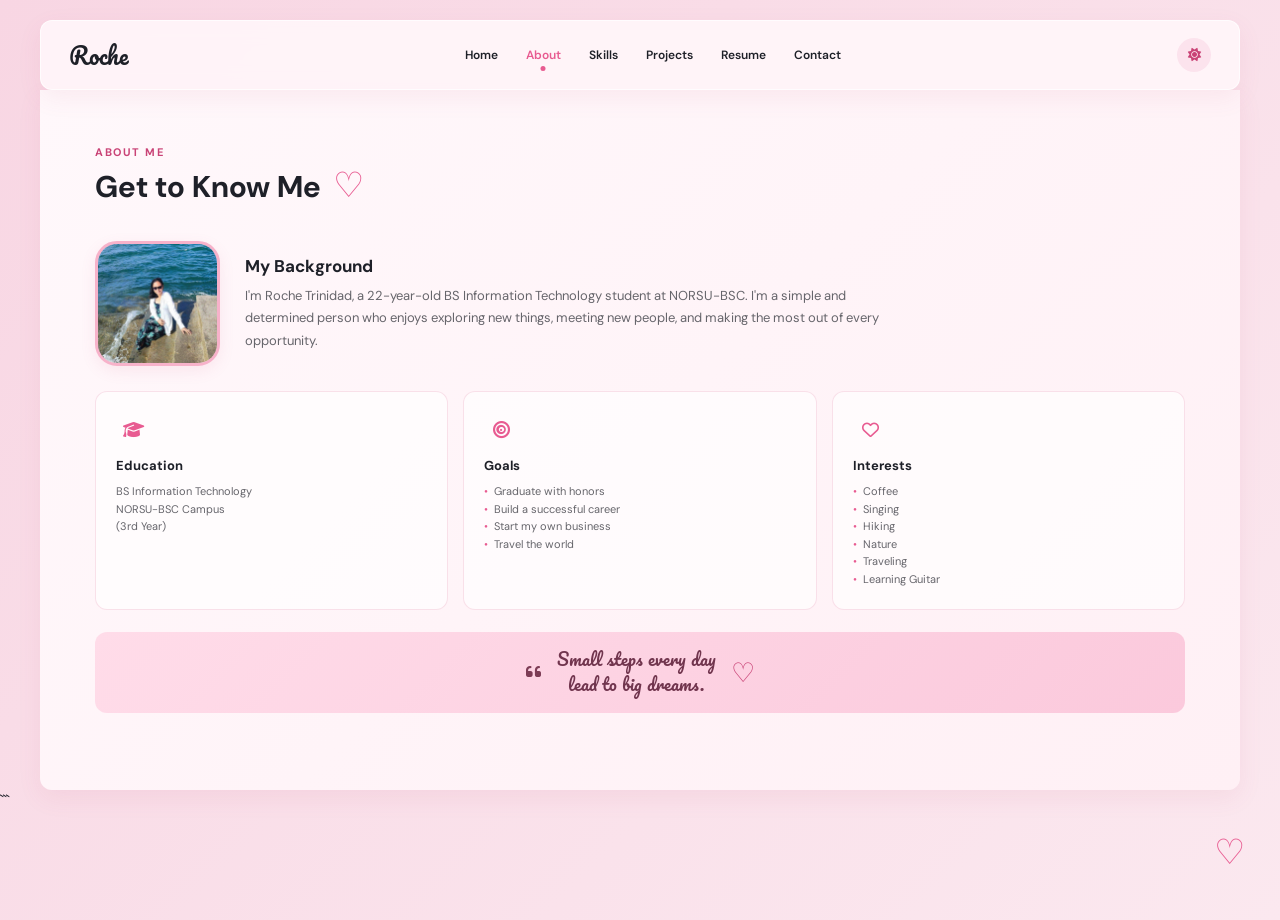
==== about.html @ b1cf3466 "Add files via upload" ====
<!DOCTYPE html>
<html lang="en">
<head>
    <meta charset="UTF-8">
    <meta name="viewport" content="width=device-width, initial-scale=1.0">

    <title>About | Roche Trinidad</title>

    <link rel="preconnect" href="https://fonts.googleapis.com">
    <link rel="preconnect" href="https://fonts.gstatic.com" crossorigin>

    <link href="https://fonts.googleapis.com/css2?family=DM+Sans:wght@400;500;600;700&family=Pacifico&display=swap" rel="stylesheet">

    <link rel="stylesheet"
          href="https://cdnjs.cloudflare.com/ajax/libs/font-awesome/6.5.2/css/all.min.css">

    <!-- Main CSS -->
    <link rel="stylesheet" href="style.css">
</head>

<body>

    <!-- ================= HEADER ================= -->

    <header class="header">

        <div class="logo">
            Roche
        </div>

        <nav class="navbar">
            <a href="index.html">Home</a>
            <a href="about.html" class="active">About</a>
            <a href="skills.html">Skills</a>
            <a href="projects.html">Projects</a>
            <a href="resume.html">Resume</a>
            <a href="contact.html">Contact</a>
        </nav>

        <button class="theme-btn" id="themeBtn" aria-label="Change theme">
            <i class="fa-solid fa-sun"></i>
        </button>

    </header>


    <!-- ================= ABOUT PAGE ================= -->

    <main class="page-container">

        

        <section class="page-heading">

            <p class="section-label">
                ABOUT ME
            </p>

            <h1>
                Get to Know Me
                <span class="heading-heart">♡</span>
            </h1>

        </section>


        <!-- ================= BACKGROUND ================= -->

        <section class="about-intro">

            <div class="about-photo">

                <img
                    src="img/nature.jpg"
                    alt="Roche exploring nature"
                >

            </div>


            <div class="about-text">

                <h2>
                    My Background
                </h2>

                <p>
                    I'm Roche Trinidad, a 22-year-old BS Information
                    Technology student at NORSU-BSC. I'm a simple and
                    determined person who enjoys exploring new things,
                    meeting new people, and making the most out of every
                    opportunity.
                </p>

            </div>

        </section>


        <!-- ================= INFORMATION CARDS ================= -->

        <section class="about-cards">


            <!-- EDUCATION -->

            <div class="about-card">

                <div class="card-icon">
                    <i class="fa-solid fa-graduation-cap"></i>
                </div>

                <h3>
                    Education
                </h3>

                <p>
                    BS Information Technology
                    <br>
                    NORSU-BSC Campus
                    <br>
                    (3rd Year)
                </p>

            </div>


            <!-- GOALS -->

            <div class="about-card">

                <div class="card-icon">
                    <i class="fa-solid fa-bullseye"></i>
                </div>

                <h3>
                    Goals
                </h3>

                <ul>
                    <li>Graduate with honors</li>
                    <li>Build a successful career</li>
                    <li>Start my own business</li>
                    <li>Travel the world</li>
                </ul>

            </div>


            <!-- INTERESTS -->

            <div class="about-card">

                <div class="card-icon">
                    <i class="fa-regular fa-heart"></i>
                </div>

                <h3>
                    Interests
                </h3>

                <ul>
                    <li>Coffee</li>
                    <li>Singing</li>
                    <li>Hiking</li>
                    <li>Nature</li>
                    <li>Traveling</li>
                    <li>Learning Guitar</li>
                </ul>

            </div>

        </section>


        <!-- ================= QUOTE ================= -->

        <section class="quote-box">

            <div class="quote-mark">
                <i class="fa-solid fa-quote-left"></i>
            </div>

            <p>
                Small steps every day
                <br>
                lead to big dreams.
            </p>

            <span class="quote-heart">
                ♡
            </span>

        </section>

    </main>


    <!-- ================= FOOTER DECORATION ================= -->

    <div class="page-decoration">
        <span>♡</span>
    </div>


    <!-- ================= JAVASCRIPT ================= -->

    <script src="script.js"></script>

</body>
</html>
```
---- style.css ----
@import url('https://fonts.googleapis.com/css2?family=DM+Sans:wght@400;500;600;700&family=Pacifico&display=swap');


/* =========================================================
   ROOT VARIABLES
   ========================================================= */

:root {
    --pink-main: #e85b91;
    --pink-dark: #c94376;
    --pink-light: #fce3ed;
    --pink-soft: #fff1f6;
    --pink-bg: #f9dce8;

    --text-dark: #1e2028;
    --text-gray: #66656b;
    --white: #ffffff;

    --border: rgba(221, 102, 145, 0.18);

    --shadow:
        0 8px 25px rgba(194, 76, 119, 0.08);

    --shadow-hover:
        0 12px 30px rgba(194, 76, 119, 0.15);

    --radius: 14px;

    --transition: 0.3s ease;
}


/* =========================================================
   DARK MODE VARIABLES
   ========================================================= */

body.dark-mode {
    --pink-light: #3b2530;
    --pink-soft: #241d21;
    --pink-bg: #171518;

    --text-dark: #f8f1f4;
    --text-gray: #c5b9be;

    --white: #211d20;

    --border: rgba(255, 154, 190, 0.15);

    background: #171518;
}


/* =========================================================
   RESET
   ========================================================= */

* {
    margin: 0;
    padding: 0;
    box-sizing: border-box;
}


html {
    scroll-behavior: smooth;
}


body {
    font-family: 'DM Sans', sans-serif;
    background: linear-gradient(
        135deg,
        #f8d6e3,
        #fbe8ef
    );

    color: var(--text-dark);

    min-height: 100vh;

    transition:
        background 0.3s ease,
        color 0.3s ease;
}


a {
    text-decoration: none;
    color: inherit;
}


button {
    font-family: inherit;
}


/* =========================================================
   HEADER
   ========================================================= */

.header {
    width: calc(100% - 40px);
    max-width: 1200px;

    margin: 20px auto 0;

    min-height: 70px;

    padding: 0 28px;

    display: flex;
    align-items: center;
    justify-content: space-between;

    background: rgba(255, 247, 250, 0.9);

    border: 1px solid rgba(255, 255, 255, 0.7);

    border-radius: 12px;

    box-shadow: var(--shadow);

    position: relative;
    z-index: 100;

    backdrop-filter: blur(10px);
}


body.dark-mode .header {
    background: rgba(35, 29, 33, 0.95);
}


/* =========================================================
   LOGO
   ========================================================= */

.logo {
    font-family: 'Pacifico', cursive;

    font-size: 23px;

    color: var(--text-dark);

    white-space: nowrap;
}


/* =========================================================
   NAVIGATION
   ========================================================= */

.navbar {
    display: flex;

    align-items: center;

    gap: 28px;
}


.navbar a {
    position: relative;

    font-size: 12px;

    font-weight: 600;

    color: var(--text-dark);

    transition: var(--transition);
}


.navbar a:hover {
    color: var(--pink-main);
}


.navbar a.active {
    color: var(--pink-main);
}


.navbar a.active::after {
    content: '';

    position: absolute;

    left: 50%;
    bottom: -8px;

    width: 5px;
    height: 5px;

    transform: translateX(-50%);

    border-radius: 50%;

    background: var(--pink-main);
}


/* =========================================================
   THEME BUTTON
   ========================================================= */

.theme-btn {
    width: 34px;
    height: 34px;

    border: none;

    border-radius: 50%;

    background: var(--pink-light);

    color: var(--pink-dark);

    cursor: pointer;

    display: flex;
    align-items: center;
    justify-content: center;

    transition: var(--transition);
}


.theme-btn:hover {
    transform: rotate(25deg) scale(1.08);

    background: var(--pink-main);

    color: white;
}


/* =========================================================
   MAIN HERO
   ========================================================= */

.hero {
    width: calc(100% - 40px);
    max-width: 1200px;

    min-height: 510px;

    margin: 0 auto;

    padding: 70px 55px 40px;

    background:
        radial-gradient(
            circle at 80% 20%,
            rgba(255, 195, 218, 0.65),
            transparent 30%
        ),
        linear-gradient(
            135deg,
            #fff7fa,
            #fff0f5
        );

    border-radius: 0 0 12px 12px;

    display: grid;

    grid-template-columns: 1fr 1fr;

    align-items: center;

    position: relative;

    overflow: hidden;

    box-shadow: var(--shadow);
}


body.dark-mode .hero {
    background:
        radial-gradient(
            circle at 80% 20%,
            rgba(150, 63, 99, 0.35),
            transparent 30%
        ),
        #241d21;
}


/* =========================================================
   HERO CONTENT
   ========================================================= */

.hero-content {
    max-width: 570px;

    position: relative;

    z-index: 5;
}


.small-title {
    font-size: 13px;

    font-weight: 700;

    letter-spacing: 1.5px;

    color: var(--pink-dark);

    margin-bottom: 5px;
}


.hero-content h1 {
    font-size: clamp(38px, 5vw, 58px);

    line-height: 1.1;

    font-family: 'Pacifico', cursive;

    font-weight: 400;

    color: #59243b;

    margin-bottom: 15px;
}


body.dark-mode .hero-content h1 {
    color: #ffabc9;
}


.hero-content h2 {
    font-size: 16px;

    font-weight: 700;

    color: var(--pink-dark);

    margin-bottom: 18px;
}


.hero-description {
    max-width: 500px;

    font-size: 14px;

    line-height: 1.8;

    color: var(--text-gray);

    margin-bottom: 25px;
}


/* =========================================================
   PRIMARY BUTTON
   ========================================================= */

.primary-btn {
    display: inline-flex;

    align-items: center;

    gap: 12px;

    padding: 12px 20px;

    background: linear-gradient(
        135deg,
        #e85b91,
        #d94b82
    );

    color: white;

    border-radius: 25px;

    font-size: 12px;

    font-weight: 700;

    box-shadow:
        0 7px 18px rgba(217, 75, 130, 0.25);

    transition: var(--transition);
}


.primary-btn:hover {
    transform: translateY(-3px);

    box-shadow:
        0 10px 22px rgba(217, 75, 130, 0.35);
}


.primary-btn i {
    font-size: 11px;
}


/* =========================================================
   SOCIAL LINKS
   ========================================================= */

.social-links {
    display: flex;

    align-items: center;

    gap: 13px;

    margin-top: 25px;
}


.social-links a {
    width: 28px;
    height: 28px;

    display: flex;

    justify-content: center;
    align-items: center;

    background: rgba(255, 255, 255, 0.8);

    border-radius: 50%;

    font-size: 13px;

    color: #3d3035;

    border: 1px solid var(--border);

    transition: var(--transition);
}


.social-links a:hover {
    background: var(--pink-main);

    color: white;

    transform: translateY(-3px);
}


/* =========================================================
   HERO IMAGE
   ========================================================= */

.hero-image-container {
    min-height: 400px;

    position: relative;

    display: flex;

    align-items: center;

    justify-content: center;
}


.pink-circle {
    position: absolute;

    width: 285px;
    height: 285px;

    background: #f5abc7;

    border-radius: 48% 52% 52% 48%;

    transform: rotate(-8deg);

    right: 65px;

    top: 55px;
}


.profile-frame {
    position: relative;

    z-index: 3;

    width: 270px;
    height: 300px;

    overflow: hidden;

    border-radius:
        48%
        48%
        45%
        45%;

    border: 5px solid rgba(255, 255, 255, 0.8);

    box-shadow:
        0 10px 30px rgba(117, 48, 77, 0.15);
}


.profile-image {
    width: 100%;
    height: 100%;

    object-fit: cover;

    object-position: center;
}


/* =========================================================
   HERO DOODLES
   ========================================================= */

.doodle {
    position: absolute;

    color: var(--pink-main);

    font-size: 35px;

    z-index: 5;
}


.doodle-one {
    top: 50px;
    right: 45px;

    transform: rotate(-20deg);
}


.doodle-two {
    top: 35px;
    right: 105px;

    font-size: 30px;

    transform: rotate(-15deg);
}


.doodle-three {
    bottom: 65px;
    left: 80px;

    font-size: 50px;

    transform: rotate(-15deg);
}


/* =========================================================
   HIGHLIGHTS
   ========================================================= */

.highlights {
    width: calc(100% - 40px);
    max-width: 1200px;

    margin: -5px auto 0;

    min-height: 110px;

    padding: 20px 50px;

    background: rgba(255, 242, 247, 0.92);

    display: flex;

    justify-content: space-around;

    align-items: center;

    border-radius: 0 0 12px 12px;

    box-shadow: var(--shadow);
}


.highlight-item {
    display: flex;

    align-items: center;

    gap: 13px;

    min-width: 130px;
}


.highlight-icon {
    font-size: 25px;

    color: #543444;
}


.highlight-item h3 {
    font-size: 12px;

    font-weight: 700;

    color: var(--text-dark);
}


.highlight-item p {
    font-size: 11px;

    color: var(--text-gray);

    margin-top: 2px;
}


.highlight-divider {
    width: 1px;

    height: 45px;

    background: rgba(194, 76, 119, 0.2);
}


/* =========================================================
   SCROLL DOWN
   ========================================================= */

.scroll-down {
    display: flex;

    justify-content: center;
    align-items: center;

    width: 30px;
    height: 30px;

    margin: 10px auto 25px;

    color: var(--pink-dark);

    animation: bounce 1.8s infinite;
}


@keyframes bounce {

    0%,
    100% {
        transform: translateY(0);
    }

    50% {
        transform: translateY(6px);
    }
}


/* =========================================================
   GENERAL PAGE CONTAINER
   ========================================================= */

.page-container {
    width: calc(100% - 40px);
    max-width: 1200px;

    min-height: 700px;

    margin: 0 auto;

    padding: 55px 55px 60px;

    background:
        linear-gradient(
            135deg,
            #fff8fb,
            #fff0f5
        );

    border-radius: 0 0 12px 12px;

    box-shadow: var(--shadow);

    position: relative;

    overflow: hidden;
}


body.dark-mode .page-container {
    background: #241d21;
}


/* =========================================================
   PAGE HEADING
   ========================================================= */

.page-heading {
    margin-bottom: 35px;
}


.section-label {
    font-size: 11px;

    font-weight: 700;

    letter-spacing: 1.5px;

    color: var(--pink-dark);

    margin-bottom: 5px;
}


.page-heading h1 {
    font-size: 30px;

    line-height: 1.2;

    color: var(--text-dark);

    font-weight: 700;
}


.heading-heart {
    font-size: 35px;

    color: var(--pink-main);

    font-weight: 400;

    margin-left: 5px;
}


/* =========================================================
   ABOUT INTRO
   ========================================================= */

.about-intro {
    display: grid;

    grid-template-columns: 125px 1fr;

    gap: 25px;

    align-items: center;

    margin-bottom: 25px;
}


.about-photo {
    width: 125px;
    height: 125px;

    overflow: hidden;

    border-radius: 22px;

    border: 3px solid #f7b2ca;

    background: #f7d4e1;

    box-shadow: 0 5px 15px rgba(210, 87, 130, 0.1);
}


.about-photo img {
    width: 100%;
    height: 100%;

    object-fit: cover;
}


.about-text h2 {
    font-size: 17px;

    margin-bottom: 8px;
}


.about-text p {
    max-width: 650px;

    font-size: 13px;

    line-height: 1.7;

    color: var(--text-gray);
}


/* =========================================================
   ABOUT CARDS
   ========================================================= */

.about-cards {
    display: grid;

    grid-template-columns:
        repeat(3, 1fr);

    gap: 15px;

    margin-top: 20px;
}


.about-card {
    min-height: 190px;

    padding: 20px;

    background: rgba(255, 255, 255, 0.65);

    border: 1px solid var(--border);

    border-radius: 12px;

    transition: var(--transition);
}


.about-card:hover {
    transform: translateY(-5px);

    box-shadow: var(--shadow-hover);
}


.card-icon {
    width: 35px;
    height: 35px;

    display: flex;

    justify-content: center;
    align-items: center;

    color: var(--pink-main);

    font-size: 17px;

    margin-bottom: 10px;
}


.about-card h3 {
    font-size: 13px;

    margin-bottom: 9px;
}


.about-card p,
.about-card li {
    color: var(--text-gray);

    font-size: 11px;

    line-height: 1.6;
}


.about-card ul {
    list-style: none;

    padding: 0;
}


.about-card li::before {
    content: '•';

    color: var(--pink-main);

    margin-right: 6px;
}


/* =========================================================
   QUOTE BOX
   ========================================================= */

.quote-box {
    min-height: 80px;

    margin-top: 22px;

    padding: 15px 35px;

    display: flex;

    align-items: center;

    justify-content: center;

    gap: 15px;

    background:
        linear-gradient(
            135deg,
            #ffdce9,
            #fbc9dc
        );

    border-radius: 12px;

    position: relative;
}


.quote-mark {
    color: #7d3d56;

    font-size: 17px;
}


.quote-box p {
    font-family: 'Pacifico', cursive;

    font-size: 17px;

    line-height: 1.5;

    color: #71354e;

    text-align: center;
}


.quote-heart {
    color: var(--pink-dark);

    font-size: 27px;
}


/* =========================================================
   PAGE DECORATION
   ========================================================= */

.page-decoration {
    position: absolute;

    bottom: 25px;
    right: 35px;

    color: var(--pink-main);

    font-size: 35px;
}


/* =========================================================
   RESPONSIVE DESIGN
   ========================================================= */

@media (max-width: 900px) {

    .header {
        padding: 0 20px;
    }


    .navbar {
        gap: 15px;
    }


    .hero {
        grid-template-columns: 1fr;

        text-align: center;

        padding: 50px 35px;
    }


    .hero-content {
        max-width: 700px;

        margin: auto;
    }


    .hero-description {
        margin-left: auto;
        margin-right: auto;
    }


    .social-links {
        justify-content: center;
    }


    .hero-image-container {
        min-height: 330px;

        margin-top: 10px;
    }


    .pink-circle {
        right: 50%;

        transform:
            translateX(50%)
            rotate(-8deg);
    }


    .doodle-three {
        left: 25%;
    }


    .about-intro {
        grid-template-columns: 110px 1fr;
    }


    .about-photo {
        width: 110px;
        height: 110px;
    }
}


@media (max-width: 700px) {

    .header {
        width: calc(100% - 20px);

        margin-top: 10px;

        min-height: 65px;

        padding: 0 15px;
    }


    .logo {
        font-size: 20px;
    }


    .navbar {
        display: none;
    }


    .hero,
    .highlights,
    .page-container {
        width: calc(100% - 20px);
    }


    .hero {
        padding: 45px 25px 25px;
    }


    .hero-content h1 {
        font-size: 38px;
    }


    .hero-content h2 {
        font-size: 14px;
    }


    .hero-description {
        font-size: 13px;
    }


    .profile-frame {
        width: 220px;
        height: 250px;
    }


    .pink-circle {
        width: 235px;
        height: 235px;

        top: 50px;
    }


    .highlights {
        padding: 20px;

        display: grid;

        grid-template-columns:
            repeat(2, 1fr);

        gap: 20px;
    }


    .highlight-divider {
        display: none;
    }


    .page-container {
        padding: 40px 25px;
    }


    .about-intro {
        grid-template-columns: 1fr;

        text-align: center;
    }


    .about-photo {
        margin: auto;
    }


    .about-cards {
        grid-template-columns: 1fr;
    }


    .quote-box {
        padding: 20px;

        gap: 8px;
    }


    .quote-box p {
        font-size: 14px;
    }

}


/* =========================================================
   SMALL MOBILE
   ========================================================= */

@media (max-width: 430px) {

    .hero-content h1 {
        font-size: 32px;
    }


    .hero-image-container {
        min-height: 290px;
    }


    .profile-frame {
        width: 190px;
        height: 220px;
    }


    .pink-circle {
        width: 205px;
        height: 205px;
    }


    .highlights {
        grid-template-columns: 1fr 1fr;
    }


    .highlight-item {
        min-width: 0;
    }


    .highlight-icon {
        font-size: 20px;
    }


    .highlight-item h3 {
        font-size: 11px;
    }


    .highlight-item p {
        font-size: 10px;
    }

}


/* =========================================================
   ANIMATION
   ========================================================= */

.hero-content,
.hero-image-container,
.about-card,
.about-intro,
.quote-box {
    animation: fadeUp 0.7s ease both;
}


@keyframes fadeUp {

    from {
        opacity: 0;

        transform: translateY(15px);
    }

    to {
        opacity: 1;

        transform: translateY(0);
    }

}


/* =========================================================
   RESPONSIVE STYLES FOR ALL PORTFOLIO PAGES
   Projects / Skills / Resume / Contact
   ========================================================= */

/* ---------- PROJECTS ---------- */

.projects-page .page-description,
.skills-page .page-description,
.resume-page .page-description,
.contact-page .page-description {
    max-width: 700px;
    line-height: 1.7;
    color: var(--text-gray);
    font-size: 13px;
    margin-top: 8px;
}

.projects-grid {
    display: grid;
    grid-template-columns: repeat(2, minmax(0, 1fr));
    gap: 20px;
}

.project-card {
    overflow: hidden;
    background: rgba(255, 255, 255, 0.68);
    border: 1px solid var(--border);
    border-radius: 14px;
    box-shadow: var(--shadow);
    transition: var(--transition);
    animation: fadeUp 0.7s ease both;
}

body.dark-mode .project-card,
body.dark-mode .technology-card,
body.dark-mode .contact-form-container,
body.dark-mode .resume-section {
    background: rgba(35, 29, 33, 0.75);
}

.project-card:hover {
    transform: translateY(-5px);
    box-shadow: var(--shadow-hover);
}

.project-image {
    width: 100%;
    height: 190px;
    overflow: hidden;
    background: var(--pink-light);
}

.project-image img {
    width: 100%;
    height: 100%;
    object-fit: cover;
    display: block;
    transition: transform 0.4s ease;
}

.project-card:hover .project-image img {
    transform: scale(1.04);
}

.project-content {
    padding: 20px;
}

.project-content h2 {
    font-size: 17px;
    margin-bottom: 8px;
    color: var(--text-dark);
}

.project-content p {
    color: var(--text-gray);
    font-size: 12px;
    line-height: 1.7;
}

.project-tech {
    display: flex;
    flex-wrap: wrap;
    gap: 7px;
    margin-top: 14px;
}

.project-tech span,
.resume-tags span,
.skill-tags span {
    display: inline-flex;
    align-items: center;
    padding: 6px 10px;
    border-radius: 20px;
    background: var(--pink-light);
    color: var(--pink-dark);
    font-size: 10px;
    font-weight: 600;
}

.projects-button,
.resume-button {
    display: flex;
    justify-content: center;
    margin-top: 28px;
}

.project-decoration,
.resume-decoration {
    position: absolute;
    color: var(--pink-main);
    font-size: 35px;
    pointer-events: none;
}

.project-decoration {
    right: 35px;
    bottom: 25px;
}


/* ---------- SKILLS ---------- */

.technology-grid {
    display: grid;
    grid-template-columns: repeat(4, minmax(0, 1fr));
    gap: 15px;
}

.technology-card {
    min-height: 145px;
    padding: 22px 15px;
    display: flex;
    flex-direction: column;
    align-items: center;
    justify-content: center;
    text-align: center;
    background: rgba(255, 255, 255, 0.68);
    border: 1px solid var(--border);
    border-radius: 14px;
    box-shadow: var(--shadow);
    transition: var(--transition);
    animation: fadeUp 0.7s ease both;
}

.technology-card:hover {
    transform: translateY(-5px);
    box-shadow: var(--shadow-hover);
}

.technology-icon {
    width: 48px;
    height: 48px;
    margin-bottom: 12px;
    display: flex;
    align-items: center;
    justify-content: center;
    border-radius: 13px;
    background: var(--pink-light);
    color: var(--pink-main);
    font-size: 25px;
}

.technology-icon span {
    font-size: 15px;
    font-weight: 700;
}

.technology-card h3 {
    font-size: 12px;
    color: var(--text-dark);
}

.additional-skills {
    margin-top: 25px;
    padding: 22px;
    border: 1px solid var(--border);
    border-radius: 14px;
    background: rgba(255, 255, 255, 0.45);
}

body.dark-mode .additional-skills {
    background: rgba(35, 29, 33, 0.55);
}

.additional-skills h2 {
    font-size: 17px;
    margin-bottom: 14px;
}

.skill-tags {
    display: flex;
    flex-wrap: wrap;
    gap: 8px;
}

.skills-decoration {
    position: absolute;
    color: var(--pink-main);
    pointer-events: none;
}

.skills-decoration-one {
    top: 28px;
    right: 35px;
    font-size: 35px;
}

.skills-decoration-two {
    bottom: 30px;
    left: 30px;
    font-size: 28px;
}


/* ---------- RESUME ---------- */

.resume-grid {
    display: grid;
    grid-template-columns: minmax(0, 1fr) minmax(0, 1fr);
    gap: 20px;
    align-items: start;
}

.resume-column {
    display: flex;
    flex-direction: column;
    gap: 20px;
}

.resume-section {
    padding: 22px;
    background: rgba(255, 255, 255, 0.68);
    border: 1px solid var(--border);
    border-radius: 14px;
    box-shadow: var(--shadow);
    animation: fadeUp 0.7s ease both;
}

.resume-section-title {
    display: flex;
    align-items: center;
    gap: 11px;
    margin-bottom: 20px;
}

.resume-section-title h2 {
    font-size: 16px;
    color: var(--text-dark);
}

.resume-icon {
    width: 36px;
    height: 36px;
    flex: 0 0 36px;
    display: flex;
    align-items: center;
    justify-content: center;
    border-radius: 10px;
    background: var(--pink-light);
    color: var(--pink-main);
    font-size: 15px;
}

.resume-item {
    padding: 0 0 20px 14px;
    margin-left: 3px;
    border-left: 2px solid var(--pink-light);
}

.resume-item + .resume-item {
    padding-top: 20px;
}

.resume-item:last-child {
    padding-bottom: 0;
}

.resume-date {
    display: inline-block;
    margin-bottom: 7px;
    padding: 4px 9px;
    border-radius: 12px;
    background: var(--pink-light);
    color: var(--pink-dark);
    font-size: 9px;
    font-weight: 700;
}

.resume-item h3 {
    font-size: 13px;
    line-height: 1.4;
    margin-bottom: 5px;
}

.resume-item p,
.resume-item li {
    color: var(--text-gray);
    font-size: 11px;
    line-height: 1.7;
}

.resume-school {
    color: var(--pink-dark) !important;
    font-weight: 600;
    margin-bottom: 6px;
}

.resume-item ul {
    margin-top: 8px;
    padding-left: 17px;
}

.resume-item li {
    margin-bottom: 4px;
}

.resume-skills {
    display: flex;
    flex-direction: column;
    gap: 15px;
}

.resume-skill {
    font-size: 11px;
    font-weight: 600;
    color: var(--text-dark);
}

.skill-bar {
    width: 100%;
    height: 7px;
    margin-top: 7px;
    overflow: hidden;
    border-radius: 10px;
    background: var(--pink-light);
}

.skill-bar span {
    display: block;
    height: 100%;
    border-radius: inherit;
    background: linear-gradient(90deg, #e85b91, #d94b82);
}

.resume-tags {
    display: flex;
    flex-wrap: wrap;
    gap: 8px;
}

.strength-list {
    list-style: none;
    display: flex;
    flex-direction: column;
    gap: 10px;
}

.strength-list li {
    display: flex;
    align-items: flex-start;
    gap: 8px;
    color: var(--text-gray);
    font-size: 11px;
    line-height: 1.5;
}

.strength-list i {
    flex: 0 0 auto;
    margin-top: 2px;
    color: var(--pink-main);
    font-size: 10px;
}

.resume-decoration {
    right: 35px;
    bottom: 25px;
}


/* ---------- CONTACT ---------- */

.contact-grid {
    display: grid;
    grid-template-columns: minmax(0, 0.85fr) minmax(0, 1.15fr);
    gap: 25px;
    align-items: start;
}

.contact-info {
    padding: 5px 0;
}

.contact-info h2 {
    font-size: 19px;
    margin-bottom: 9px;
}

.contact-intro {
    max-width: 470px;
    color: var(--text-gray);
    font-size: 12px;
    line-height: 1.7;
    margin-bottom: 22px;
}

.contact-item {
    display: flex;
    align-items: center;
    gap: 12px;
    margin-bottom: 17px;
    animation: fadeUp 0.7s ease both;
}

.contact-icon {
    width: 38px;
    height: 38px;
    flex: 0 0 38px;
    display: flex;
    align-items: center;
    justify-content: center;
    border-radius: 11px;
    background: var(--pink-light);
    color: var(--pink-main);
    font-size: 14px;
}

.contact-item h3 {
    font-size: 12px;
    margin-bottom: 2px;
}

.contact-item p {
    color: var(--text-gray);
    font-size: 11px;
    line-height: 1.5;
    overflow-wrap: anywhere;
}

.contact-social {
    margin-top: 25px;
}

.contact-social h3 {
    font-size: 12px;
    margin-bottom: 9px;
}

.contact-social .social-links {
    margin-top: 0;
    justify-content: flex-start;
}

.contact-form-container {
    padding: 25px;
    background: rgba(255, 255, 255, 0.68);
    border: 1px solid var(--border);
    border-radius: 14px;
    box-shadow: var(--shadow);
}

.contact-form {
    display: flex;
    flex-direction: column;
    gap: 15px;
}

.form-group {
    display: flex;
    flex-direction: column;
    gap: 6px;
}

.form-group label {
    font-size: 11px;
    font-weight: 700;
    color: var(--text-dark);
}

.form-group input,
.form-group textarea {
    width: 100%;
    border: 1px solid var(--border);
    border-radius: 9px;
    outline: none;
    background: rgba(255, 255, 255, 0.8);
    color: var(--text-dark);
    font: inherit;
    font-size: 12px;
    padding: 11px 12px;
    transition: var(--transition);
}

body.dark-mode .form-group input,
body.dark-mode .form-group textarea {
    background: rgba(255, 255, 255, 0.04);
}

.form-group input {
    height: 40px;
}

.form-group textarea {
    min-height: 125px;
    resize: vertical;
}

.form-group input::placeholder,
.form-group textarea::placeholder {
    color: var(--text-gray);
    opacity: 0.7;
}

.form-group input:focus,
.form-group textarea:focus {
    border-color: var(--pink-main);
    box-shadow: 0 0 0 3px rgba(232, 91, 145, 0.1);
}

.contact-form .primary-btn {
    align-self: flex-start;
    border: none;
    cursor: pointer;
}

.contact-message {
    display: flex;
    align-items: center;
    justify-content: center;
    gap: 15px;
    margin-top: 28px;
    color: var(--text-gray);
    text-align: center;
}

.contact-message p {
    font-family: 'Pacifico', cursive;
    font-size: 15px;
}

.contact-message span {
    color: var(--pink-main);
    font-size: 20px;
}

.contact-decoration {
    position: absolute;
    right: 35px;
    bottom: 25px;
    color: var(--pink-main);
    font-size: 32px;
}


/* =========================================================
   TABLET
   ========================================================= */

@media (max-width: 900px) {

    .page-container {
        padding: 45px 35px 50px;
    }

    .projects-grid {
        grid-template-columns: repeat(2, minmax(0, 1fr));
    }

    .technology-grid {
        grid-template-columns: repeat(3, minmax(0, 1fr));
    }

    .resume-grid {
        grid-template-columns: 1fr;
    }

    .contact-grid {
        grid-template-columns: 1fr;
        gap: 25px;
    }

    .contact-info {
        max-width: 700px;
    }

    .contact-form-container {
        width: 100%;
    }

}


/* =========================================================
   PHONE
   ========================================================= */

@media (max-width: 700px) {

    /* Keep navigation usable on phones instead of hiding it.
       It becomes a horizontally scrollable navigation row. */
    .header {
        width: calc(100% - 20px);
        min-height: 60px;
        padding: 0 12px;
        gap: 10px;
    }

    .logo {
        font-size: 20px;
        flex: 0 0 auto;
    }

    .navbar {
        display: flex;
        flex: 1 1 auto;
        min-width: 0;
        gap: 14px;
        overflow-x: auto;
        overflow-y: hidden;
        padding: 5px 2px;
        scrollbar-width: none;
        justify-content: flex-start;
    }

    .navbar::-webkit-scrollbar {
        display: none;
    }

    .navbar a {
        flex: 0 0 auto;
        font-size: 10px;
    }

    .navbar a.active::after {
        bottom: -5px;
    }

    .theme-btn {
        flex: 0 0 34px;
        width: 34px;
        height: 34px;
    }

    .page-heading {
        margin-bottom: 28px;
    }

    .page-heading h1 {
        font-size: 26px;
    }

    .heading-heart {
        font-size: 30px;
    }

    .projects-page .page-description,
    .skills-page .page-description,
    .resume-page .page-description,
    .contact-page .page-description {
        font-size: 12px;
    }

    /* Projects */
    .projects-grid {
        grid-template-columns: 1fr;
        gap: 15px;
    }

    .project-image {
        height: 180px;
    }

    .project-content {
        padding: 18px;
    }

    .project-content h2 {
        font-size: 16px;
    }

    /* Skills */
    .technology-grid {
        grid-template-columns: repeat(2, minmax(0, 1fr));
        gap: 12px;
    }

    .technology-card {
        min-height: 125px;
        padding: 17px 10px;
    }

    .technology-icon {
        width: 43px;
        height: 43px;
        font-size: 22px;
    }

    .additional-skills {
        padding: 18px;
    }

    /* Resume */
    .resume-grid {
        gap: 15px;
    }

    .resume-column {
        gap: 15px;
    }

    .resume-section {
        padding: 18px;
    }

    .resume-section-title {
        margin-bottom: 17px;
    }

    .resume-section-title h2 {
        font-size: 15px;
    }

    .resume-item h3 {
        font-size: 12px;
    }

    /* Contact */
    .contact-grid {
        gap: 20px;
    }

    .contact-form-container {
        padding: 18px;
    }

    .contact-message {
        gap: 8px;
    }

    .contact-message p {
        font-size: 13px;
    }

    .contact-decoration,
    .project-decoration,
    .resume-decoration {
        display: none;
    }

}


/* =========================================================
   SMALL PHONES
   ========================================================= */

@media (max-width: 430px) {

    .header {
        padding: 0 9px;
    }

    .logo {
        font-size: 18px;
    }

    .navbar {
        gap: 11px;
    }

    .navbar a {
        font-size: 9px;
    }

    .theme-btn {
        width: 32px;
        height: 32px;
        flex-basis: 32px;
    }

    .page-container {
        padding: 35px 18px 45px;
    }

    .page-heading h1 {
        font-size: 23px;
    }

    .section-label {
        font-size: 10px;
    }

    .technology-grid {
        gap: 10px;
    }

    .technology-card {
        min-height: 115px;
    }

    .technology-card h3 {
        font-size: 11px;
    }

    .project-image {
        height: 160px;
    }

    .project-content {
        padding: 16px;
    }

    .project-content p {
        font-size: 11px;
    }

    .project-tech span,
    .resume-tags span,
    .skill-tags span {
        font-size: 9px;
        padding: 5px 8px;
    }

    .resume-section {
        padding: 16px;
    }

    .resume-item {
        padding-left: 11px;
    }

    .contact-form-container {
        padding: 15px;
    }

    .contact-info h2 {
        font-size: 17px;
    }

    .contact-message p {
        font-size: 12px;
    }

}


/* =========================================================
   ACCESSIBILITY / TOUCH
   ========================================================= */

@media (hover: none) {

    .project-card:hover,
    .technology-card:hover,
    .about-card:hover {
        transform: none;
    }

    .project-card:hover .project-image img {
        transform: none;
    }

}


/* =========================================================
   PRINT
   ========================================================= */

@media print {

    body {
        background: white !important;
    }

    .header,
    .resume-button,
    .resume-decoration {
        display: none !important;
    }

    .page-container {
        width: 100%;
        max-width: none;
        margin: 0;
        padding: 20px;
        box-shadow: none;
        border-radius: 0;
        background: white !important;
    }

    .resume-grid {
        grid-template-columns: 1fr 1fr;
    }

    .resume-section {
        box-shadow: none;
        background: white !important;
        break-inside: avoid;
    }

}
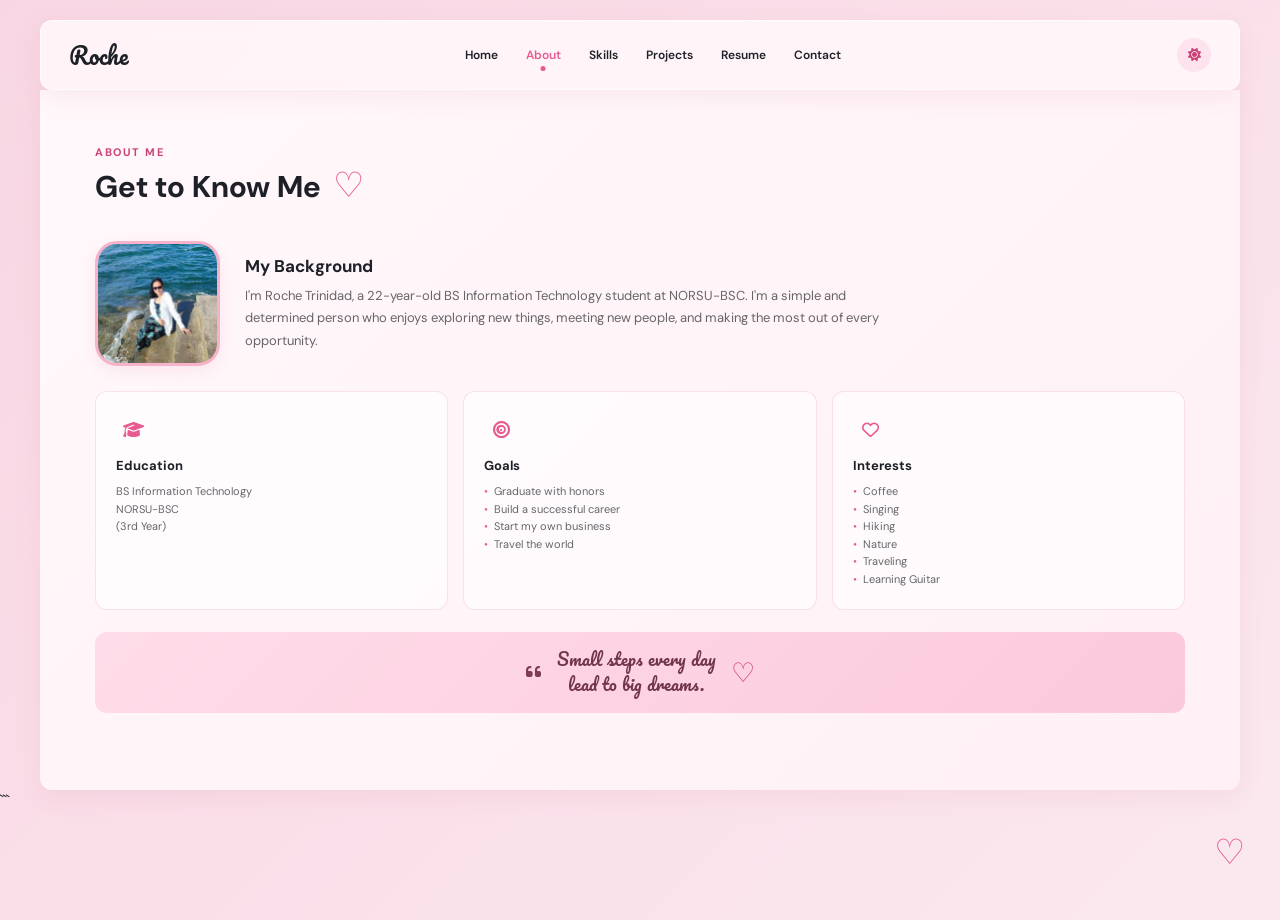
==== commit 7864d6e5: "improved admin ui" ====
--- a/about.html
+++ b/about.html
@@ -4,7 +4,7 @@
     <meta charset="UTF-8">
     <meta name="viewport" content="width=device-width, initial-scale=1.0">
 
-    <title>About | Roche Trinidad</title>
+    <title>About Roche Trinidad</title>
 
     <link rel="preconnect" href="https://fonts.googleapis.com">
     <link rel="preconnect" href="https://fonts.gstatic.com" crossorigin>
@@ -117,7 +117,7 @@
                 <p>
                     BS Information Technology
                     <br>
-                    NORSU-BSC Campus
+                    NORSU-BSC
                     <br>
                     (3rd Year)
                 </p>
--- a/style.css
+++ b/style.css
@@ -1713,6 +1713,48 @@
     border: 1px solid var(--border);
     border-radius: 14px;
     box-shadow: var(--shadow);
+}
+
+.contact-item a {
+    transition: var(--transition);
+}
+
+.contact-item a:hover {
+    color: var(--pink-main);
+}
+
+.form-honeypot {
+    position: absolute;
+    width: 1px;
+    height: 1px;
+    overflow: hidden;
+    clip: rect(0, 0, 0, 0);
+    white-space: nowrap;
+}
+
+.form-notice,
+.contact-form-container .form-error {
+    margin-bottom: 16px;
+    padding: 12px 14px;
+    border: 1px solid var(--border);
+    border-radius: 9px;
+    background: var(--pink-soft);
+}
+
+.form-notice {
+    color: #176b3a;
+}
+
+.contact-form-container .form-error {
+    color: #a00030;
+}
+
+body.dark-mode .form-notice {
+    color: #9be0b2;
+}
+
+body.dark-mode .contact-form-container .form-error {
+    color: #ffb4c0;
 }
 
 .contact-form {
@@ -2156,3 +2198,25 @@
     }
 
 }
+
+.admin-page,
+.admin-login {
+    width: calc(100% - 32px);
+    max-width: 760px;
+    margin: 40px auto;
+    padding: 28px;
+    background: var(--white);
+    border: 1px solid var(--border);
+    border-radius: var(--radius);
+    box-shadow: var(--shadow);
+}
+.admin-login form { display: grid; gap: 12px; }
+.admin-login label { display: grid; gap: 6px; }
+.admin-login input { padding: 10px; }
+.admin-page nav { display: flex; gap: 14px; flex-wrap: wrap; margin-top: 20px; }
+.admin-page button { cursor: pointer; padding: 8px 14px; }
+.form-error { color: #a00030; margin: 12px 0; }
+@media (max-width: 600px) {
+    .admin-page,
+    .admin-login { padding: 18px; }
+}
